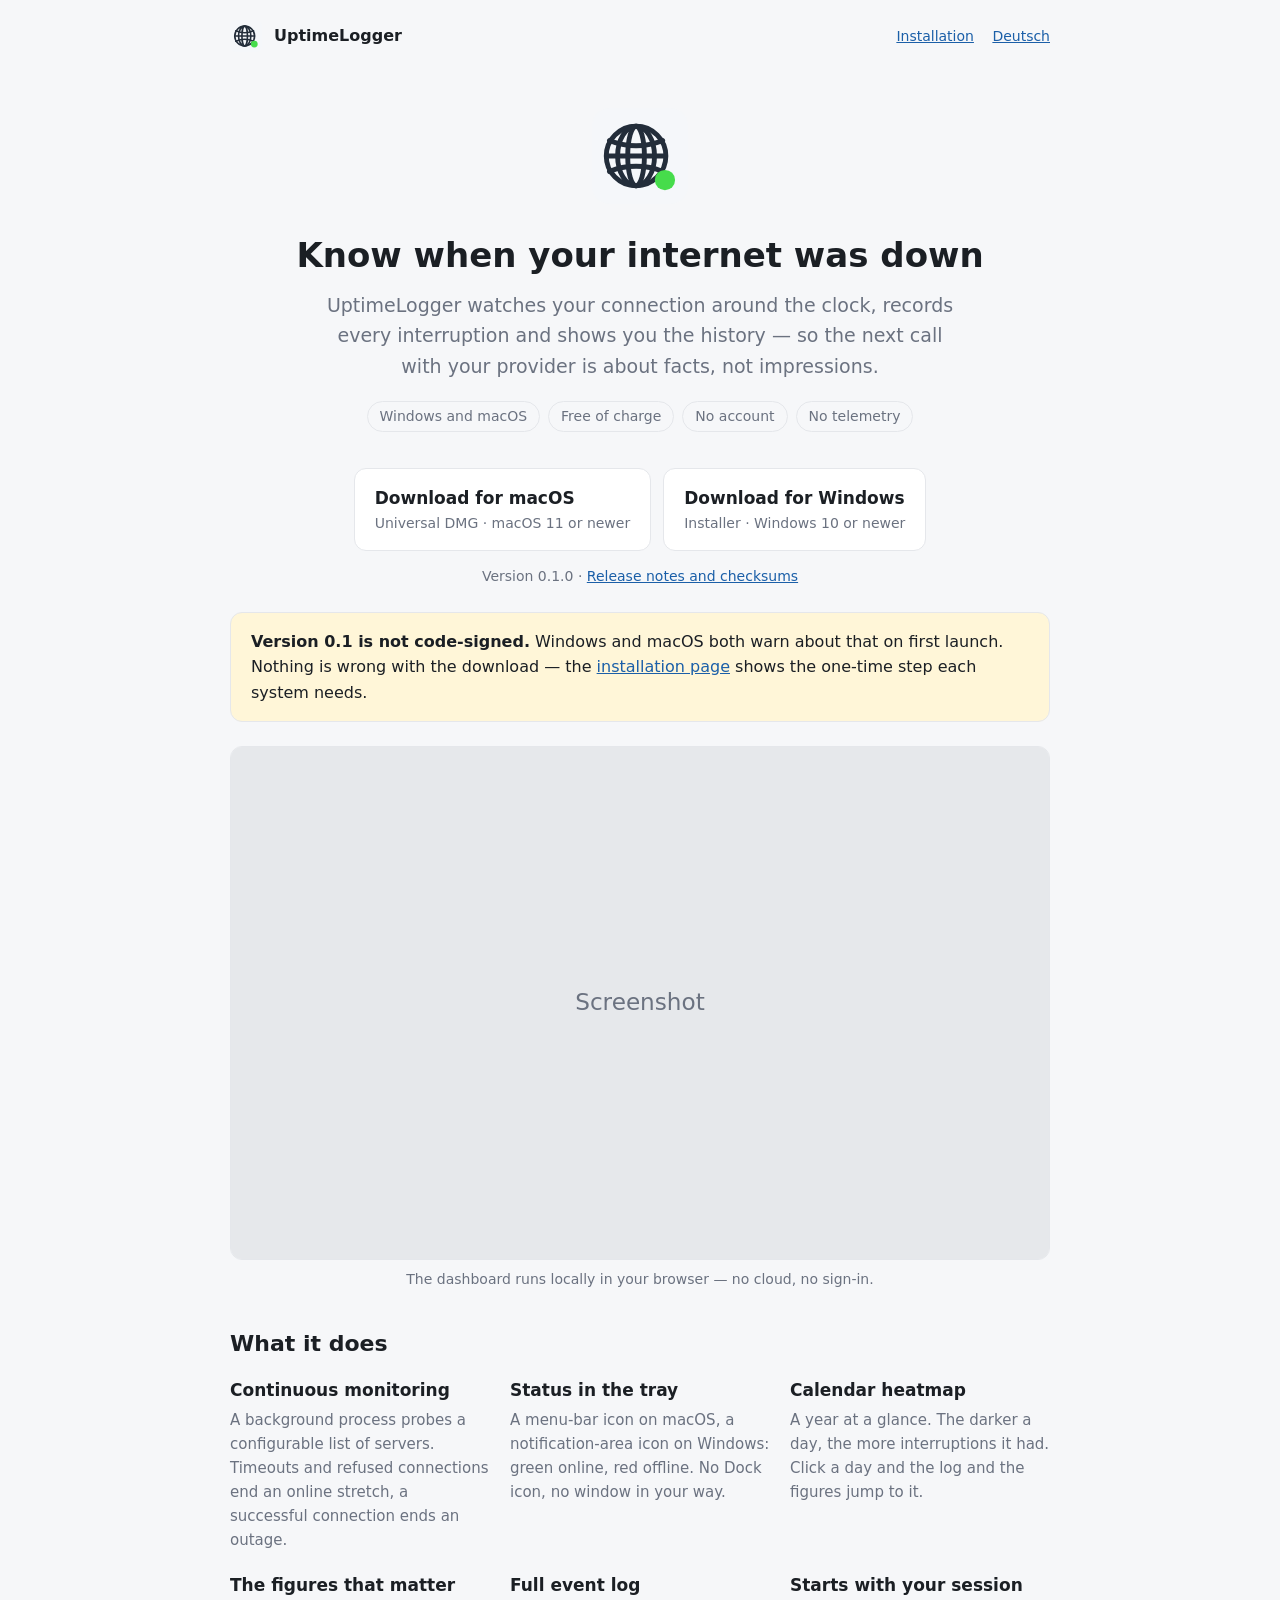
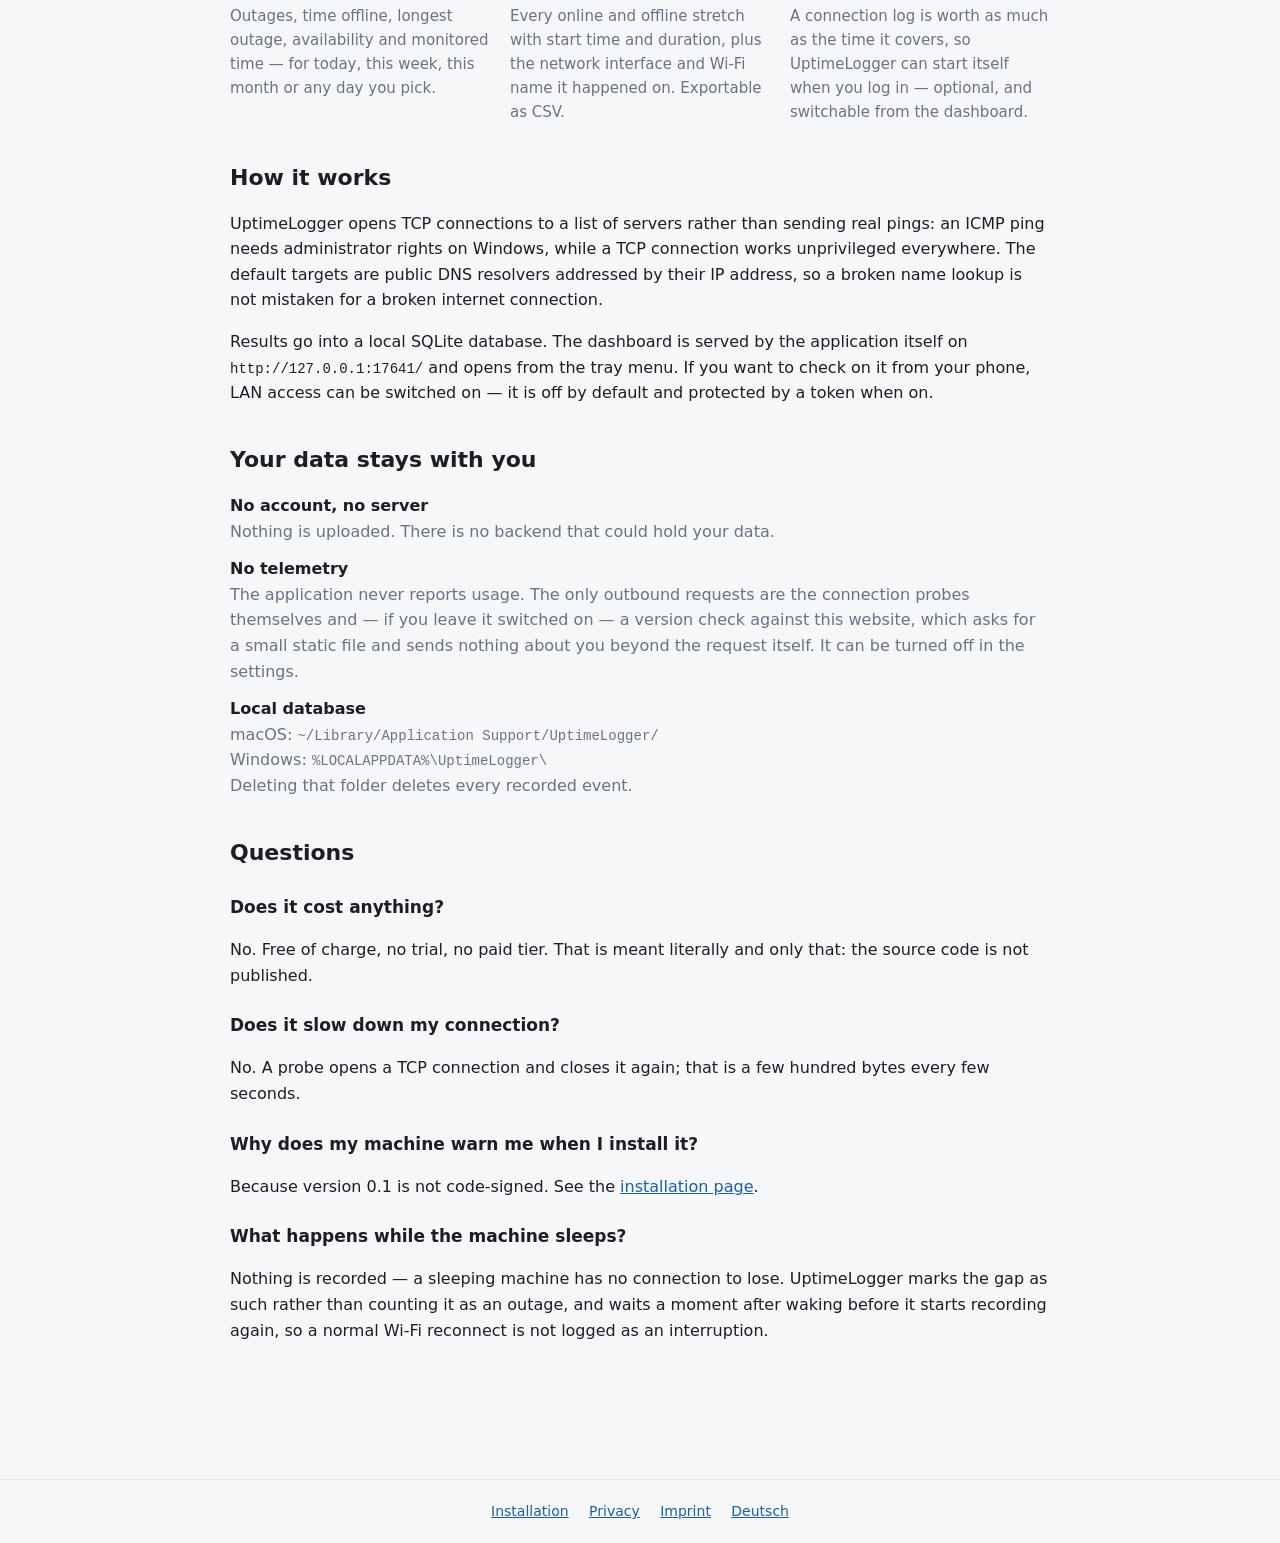
==== index.html @ 7b71dab3 "Website und Release-Hosting für uptimelogger.bartels.ug" ====
<!DOCTYPE html>
<html lang="en">
<head>
<meta charset="utf-8">
<meta name="viewport" content="width=device-width, initial-scale=1">
<title>UptimeLogger — know when your internet was down</title>
<meta name="description" content="Free connection monitor for Windows and macOS. Records every internet outage and shows the history as a calendar heatmap. No account, no telemetry.">
<link rel="icon" href="assets/icon.svg" type="image/svg+xml">
<link rel="icon" href="assets/icon-256.png" sizes="256x256">
<link rel="stylesheet" href="style.css">
<link rel="alternate" hreflang="de" href="https://uptimelogger.bartels.ug/de/">
<link rel="alternate" hreflang="en" href="https://uptimelogger.bartels.ug/">
<meta property="og:title" content="UptimeLogger">
<meta property="og:description" content="Free connection monitor for Windows and macOS. Records every internet outage and shows the history as a calendar heatmap.">
<meta property="og:type" content="website">
<meta property="og:url" content="https://uptimelogger.bartels.ug/">
</head>
<body>

<header class="site">
  <img src="assets/icon.svg" alt="">
  <span class="name">UptimeLogger</span>
  <nav>
    <a href="install.html">Installation</a>
    <a href="de/">Deutsch</a>
  </nav>
</header>

<main>

  <section class="hero">
    <img src="assets/icon.svg" alt="UptimeLogger icon">
    <h1>Know when your internet was down</h1>
    <p class="claim">UptimeLogger watches your connection around the clock, records every
    interruption and shows you the history — so the next call with your provider is about
    facts, not impressions.</p>
    <ul class="badges">
      <li>Windows and macOS</li>
      <li>Free of charge</li>
      <li>No account</li>
      <li>No telemetry</li>
    </ul>
  </section>

  <div class="downloads">
    <a class="download" href="https://github.com/roughneck/uptimelogger/releases/download/v0.1.0/UptimeLogger-0.1.0.dmg">
      <strong>Download for macOS</strong>
      <span>Universal DMG · macOS 11 or newer</span>
    </a>
    <a class="download" href="https://github.com/roughneck/uptimelogger/releases/download/v0.1.0/UptimeLogger-0.1.0-setup.exe">
      <strong>Download for Windows</strong>
      <span>Installer · Windows 10 or newer</span>
    </a>
  </div>
  <p class="meta">Version 0.1.0 ·
    <a href="https://github.com/roughneck/uptimelogger/releases/tag/v0.1.0">Release notes and checksums</a></p>

  <div class="note">
    <strong>Version 0.1 is not code-signed.</strong> Windows and macOS both warn about that
    on first launch. Nothing is wrong with the download — the
    <a href="install.html">installation page</a> shows the one-time step each system needs.
  </div>

  <figure>
    <img src="assets/placeholder.svg" alt="The UptimeLogger dashboard showing the current status and the figures for the selected period">
    <figcaption>The dashboard runs locally in your browser — no cloud, no sign-in.</figcaption>
  </figure>

  <h2>What it does</h2>
  <ul class="features">
    <li>
      <h3>Continuous monitoring</h3>
      <p>A background process probes a configurable list of servers. Timeouts and refused
      connections end an online stretch, a successful connection ends an outage.</p>
    </li>
    <li>
      <h3>Status in the tray</h3>
      <p>A menu-bar icon on macOS, a notification-area icon on Windows: green online, red
      offline. No Dock icon, no window in your way.</p>
    </li>
    <li>
      <h3>Calendar heatmap</h3>
      <p>A year at a glance. The darker a day, the more interruptions it had. Click a day and
      the log and the figures jump to it.</p>
    </li>
    <li>
      <h3>The figures that matter</h3>
      <p>Outages, time offline, longest outage, availability and monitored time — for today,
      this week, this month or any day you pick.</p>
    </li>
    <li>
      <h3>Full event log</h3>
      <p>Every online and offline stretch with start time and duration, plus the network
      interface and Wi-Fi name it happened on. Exportable as CSV.</p>
    </li>
    <li>
      <h3>Starts with your session</h3>
      <p>A connection log is worth as much as the time it covers, so UptimeLogger can start
      itself when you log in — optional, and switchable from the dashboard.</p>
    </li>
  </ul>

  <h2>How it works</h2>
  <p>UptimeLogger opens TCP connections to a list of servers rather than sending real pings:
  an ICMP ping needs administrator rights on Windows, while a TCP connection works
  unprivileged everywhere. The default targets are public DNS resolvers addressed by their IP
  address, so a broken name lookup is not mistaken for a broken internet connection.</p>

  <p>Results go into a local SQLite database. The dashboard is served by the application
  itself on <code>http://127.0.0.1:17641/</code> and opens from the tray menu. If you want to
  check on it from your phone, LAN access can be switched on — it is off by default and
  protected by a token when on.</p>

  <h2>Your data stays with you</h2>
  <dl class="facts">
    <dt>No account, no server</dt>
    <dd>Nothing is uploaded. There is no backend that could hold your data.</dd>
    <dt>No telemetry</dt>
    <dd>The application never reports usage. The only outbound requests are the connection
    probes themselves and — if you leave it switched on — a version check against this
    website, which asks for a small static file and sends nothing about you beyond the
    request itself. It can be turned off in the settings.</dd>
    <dt>Local database</dt>
    <dd>macOS: <code>~/Library/Application Support/UptimeLogger/</code><br>
    Windows: <code>%LOCALAPPDATA%\UptimeLogger\</code><br>
    Deleting that folder deletes every recorded event.</dd>
  </dl>

  <h2>Questions</h2>

  <h3>Does it cost anything?</h3>
  <p>No. Free of charge, no trial, no paid tier. That is meant literally and only that: the
  source code is not published.</p>

  <h3>Does it slow down my connection?</h3>
  <p>No. A probe opens a TCP connection and closes it again; that is a few hundred bytes
  every few seconds.</p>

  <h3>Why does my machine warn me when I install it?</h3>
  <p>Because version 0.1 is not code-signed. See the <a href="install.html">installation
  page</a>.</p>

  <h3>What happens while the machine sleeps?</h3>
  <p>Nothing is recorded — a sleeping machine has no connection to lose. UptimeLogger marks
  the gap as such rather than counting it as an outage, and waits a moment after waking
  before it starts recording again, so a normal Wi-Fi reconnect is not logged as an
  interruption.</p>

</main>

<footer class="site">
  <a href="install.html">Installation</a>
  <a href="privacy.html">Privacy</a>
  <a href="imprint.html">Imprint</a>
  <a href="de/">Deutsch</a>
</footer>

</body>
</html>
---- style.css ----
/* Palette taken from the dashboard (internal/web/static/style.css) so the site
   and the application look like the same product. */
:root {
  color-scheme: light dark;
  --bg: #f6f7f9;
  --card: #ffffff;
  --text: #1b1f24;
  --muted: #6b7280;
  --line: #e5e7eb;
  --accent: #1b5fa8;
  --note-bg: #fff6d8;
}

@media (prefers-color-scheme: dark) {
  :root {
    --bg: #14171b;
    --card: #1c2026;
    --text: #e8eaed;
    --muted: #9aa2ad;
    --line: #2a2f36;
    --accent: #7db3ea;
    --note-bg: #2b2618;
  }
}

* { box-sizing: border-box; }

body {
  margin: 0;
  background: var(--bg);
  color: var(--text);
  font: 16px/1.6 system-ui, -apple-system, "Segoe UI", sans-serif;
}

main { max-width: 860px; margin: 0 auto; padding: 32px 20px 72px; }

a { color: var(--accent); }

header.site {
  display: flex;
  align-items: center;
  gap: 12px;
  max-width: 860px;
  margin: 0 auto;
  padding: 20px 20px 0;
}
header.site img { width: 32px; height: 32px; }
header.site .name { font-weight: 600; }
header.site nav { margin-left: auto; font-size: 14px; }
header.site nav a { margin-left: 14px; }

.hero { text-align: center; padding: 24px 0 8px; }
.hero img { width: 96px; height: 96px; }
.hero h1 { font-size: 34px; margin: 16px 0 8px; }
.hero p.claim { font-size: 19px; color: var(--muted); margin: 0 auto; max-width: 34em; }

.badges { display: flex; flex-wrap: wrap; gap: 8px; justify-content: center; margin: 20px 0 0; padding: 0; list-style: none; }
.badges li { border: 1px solid var(--line); border-radius: 999px; padding: 3px 12px; font-size: 14px; color: var(--muted); }

.downloads { display: flex; flex-wrap: wrap; gap: 12px; justify-content: center; margin: 28px 0 8px; }
.download {
  display: block;
  min-width: 240px;
  background: var(--card);
  border: 1px solid var(--line);
  border-radius: 12px;
  padding: 16px 20px;
  text-decoration: none;
  color: inherit;
}
.download:hover { border-color: var(--accent); }
.download strong { display: block; font-size: 17px; }
.download span { display: block; color: var(--muted); font-size: 14px; }

.meta { text-align: center; color: var(--muted); font-size: 14px; }

.card { background: var(--card); border: 1px solid var(--line); border-radius: 12px; padding: 20px 24px; margin: 24px 0; }

.note { background: var(--note-bg); border: 1px solid var(--line); border-radius: 12px; padding: 16px 20px; margin: 24px 0; }

h2 { font-size: 22px; margin: 36px 0 12px; }
h3 { font-size: 17px; margin: 24px 0 8px; }

figure { margin: 24px 0; }
figure img { width: 100%; border: 1px solid var(--line); border-radius: 12px; display: block; }
figcaption { color: var(--muted); font-size: 14px; margin-top: 8px; text-align: center; }

.features { display: grid; gap: 20px; grid-template-columns: repeat(auto-fit, minmax(240px, 1fr)); padding: 0; list-style: none; }
.features h3 { margin: 0 0 4px; }
.features p { margin: 0; color: var(--muted); font-size: 15px; }

code, pre { font-family: ui-monospace, SFMono-Regular, Menlo, Consolas, monospace; font-size: 14px; }
pre { background: var(--card); border: 1px solid var(--line); border-radius: 8px; padding: 12px 16px; overflow-x: auto; }

footer.site {
  border-top: 1px solid var(--line);
  margin-top: 48px;
  padding: 20px;
  text-align: center;
  color: var(--muted);
  font-size: 14px;
}
footer.site a { margin: 0 8px; }

dl.facts dt { font-weight: 600; margin-top: 12px; }
dl.facts dd { margin: 0; color: var(--muted); }
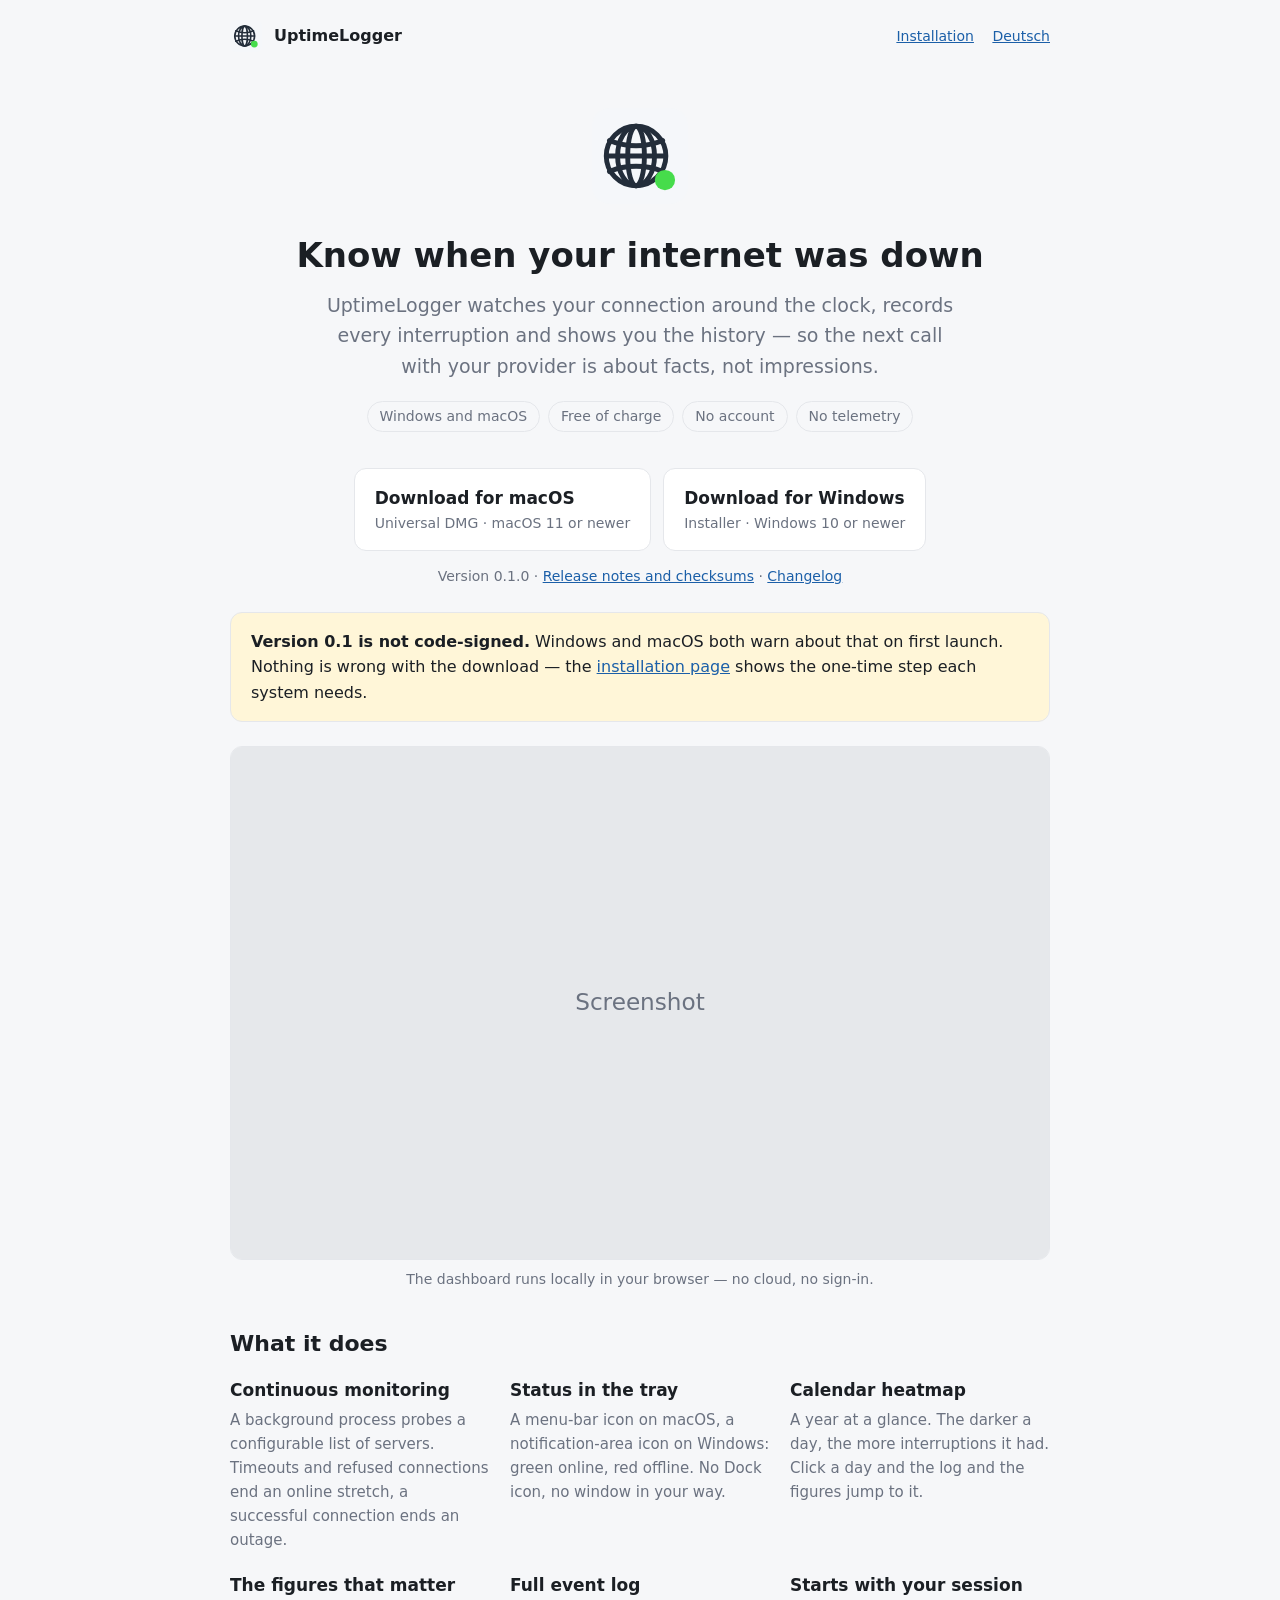
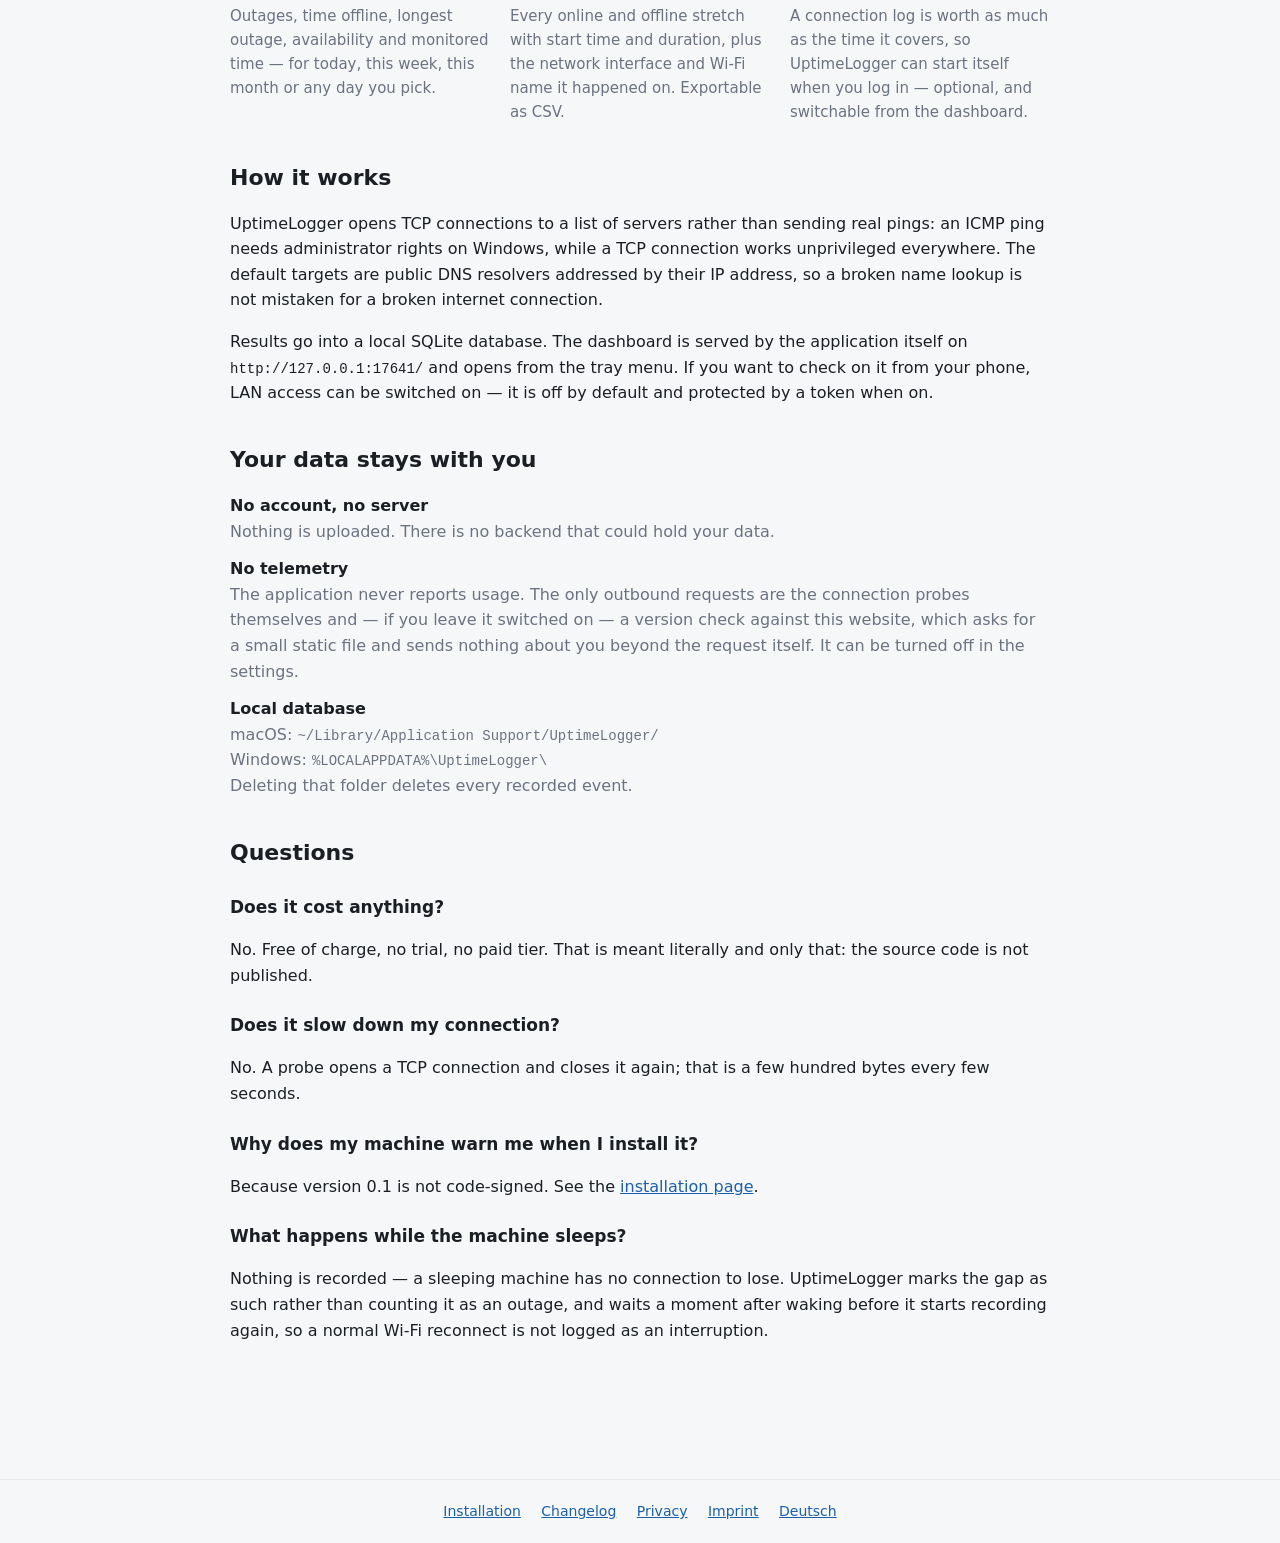
==== commit 4ae41dc2: "Änderungsseite in beiden Sprachen, aus dem Downloadbereich verlinkt Der CHANGELOG lag bisher nur als" ====
--- a/index.html
+++ b/index.html
@@ -43,17 +43,18 @@
   </section>
 
   <div class="downloads">
-    <a class="download" href="https://github.com/roughneck/uptimelogger/releases/download/v0.1.0/UptimeLogger-0.1.0.dmg">
+    <a class="download" href="https://github.com/roughneck/uptime-logger/releases/download/v0.1.0/UptimeLogger-0.1.0.dmg">
       <strong>Download for macOS</strong>
       <span>Universal DMG · macOS 11 or newer</span>
     </a>
-    <a class="download" href="https://github.com/roughneck/uptimelogger/releases/download/v0.1.0/UptimeLogger-0.1.0-setup.exe">
+    <a class="download" href="https://github.com/roughneck/uptime-logger/releases/download/v0.1.0/UptimeLogger-0.1.0-setup.exe">
       <strong>Download for Windows</strong>
       <span>Installer · Windows 10 or newer</span>
     </a>
   </div>
   <p class="meta">Version 0.1.0 ·
-    <a href="https://github.com/roughneck/uptimelogger/releases/tag/v0.1.0">Release notes and checksums</a></p>
+    <a href="https://github.com/roughneck/uptime-logger/releases/tag/v0.1.0">Release notes and checksums</a> ·
+    <a href="changelog.html">Changelog</a></p>
 
   <div class="note">
     <strong>Version 0.1 is not code-signed.</strong> Windows and macOS both warn about that
@@ -150,6 +151,7 @@
 
 <footer class="site">
   <a href="install.html">Installation</a>
+  <a href="changelog.html">Changelog</a>
   <a href="privacy.html">Privacy</a>
   <a href="imprint.html">Imprint</a>
   <a href="de/">Deutsch</a>
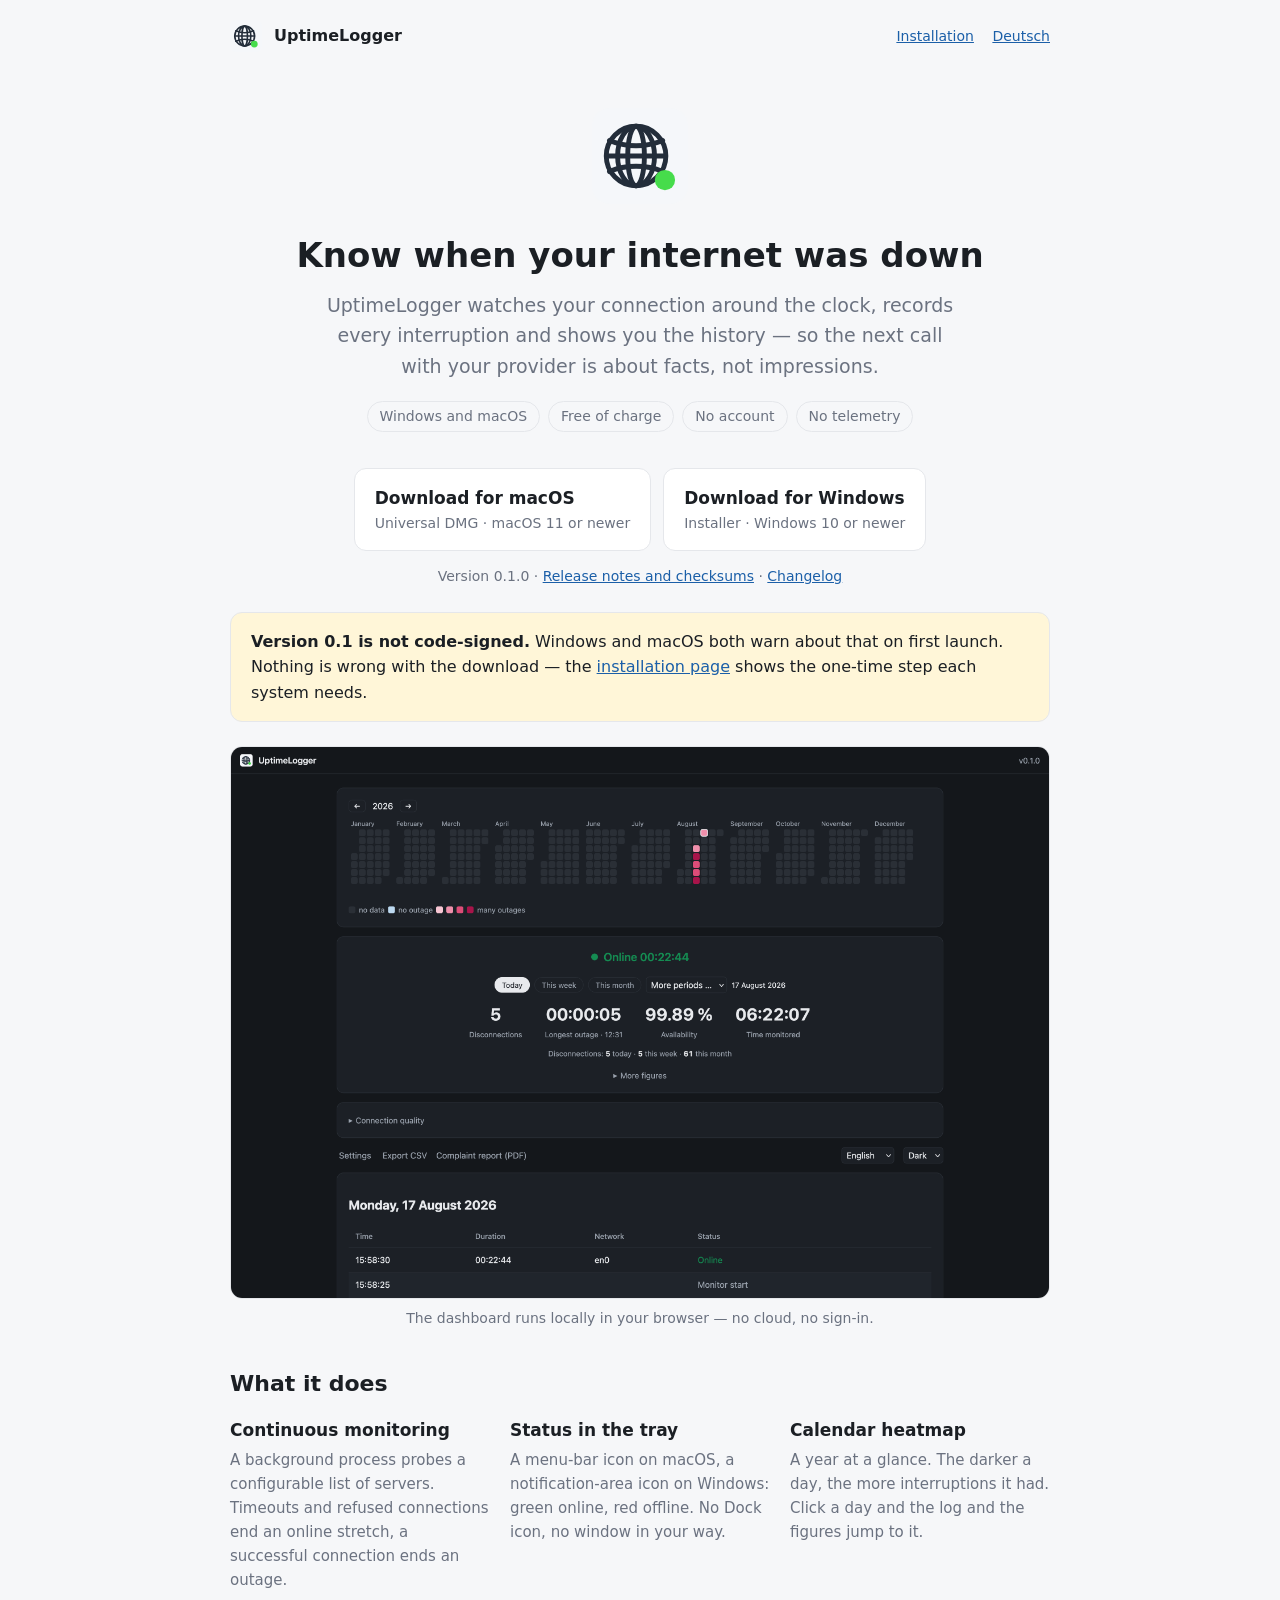
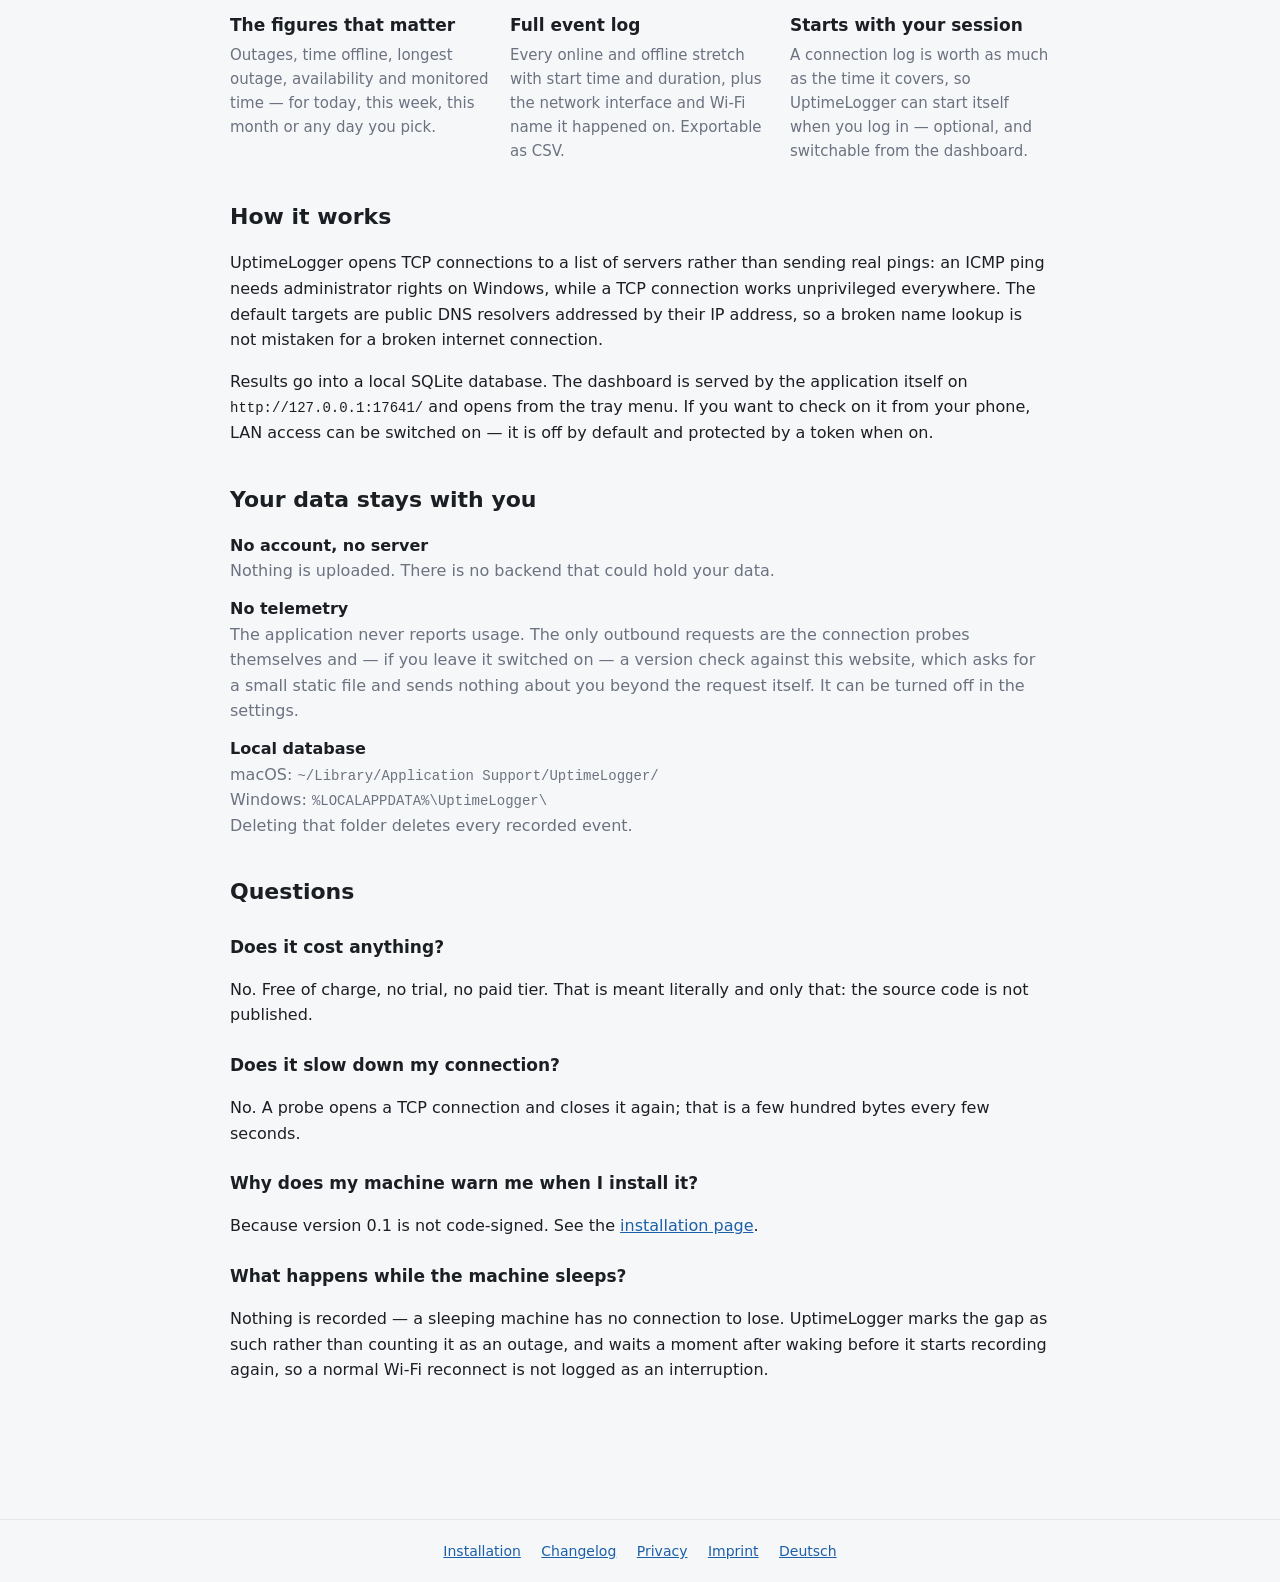
==== commit 55c7f4ed: "Screenshots eingebaut, Platzhalter entfernt Beide vom 17. August 2026, 2880 × 1940 (2×), gleicher Bi" ====
--- a/index.html
+++ b/index.html
@@ -63,7 +63,7 @@
   </div>
 
   <figure>
-    <img src="assets/placeholder.svg" alt="The UptimeLogger dashboard showing the current status and the figures for the selected period">
+    <img src="assets/dashboard-en.png" alt="The UptimeLogger dashboard showing the current status and the figures for the selected period">
     <figcaption>The dashboard runs locally in your browser — no cloud, no sign-in.</figcaption>
   </figure>
 
